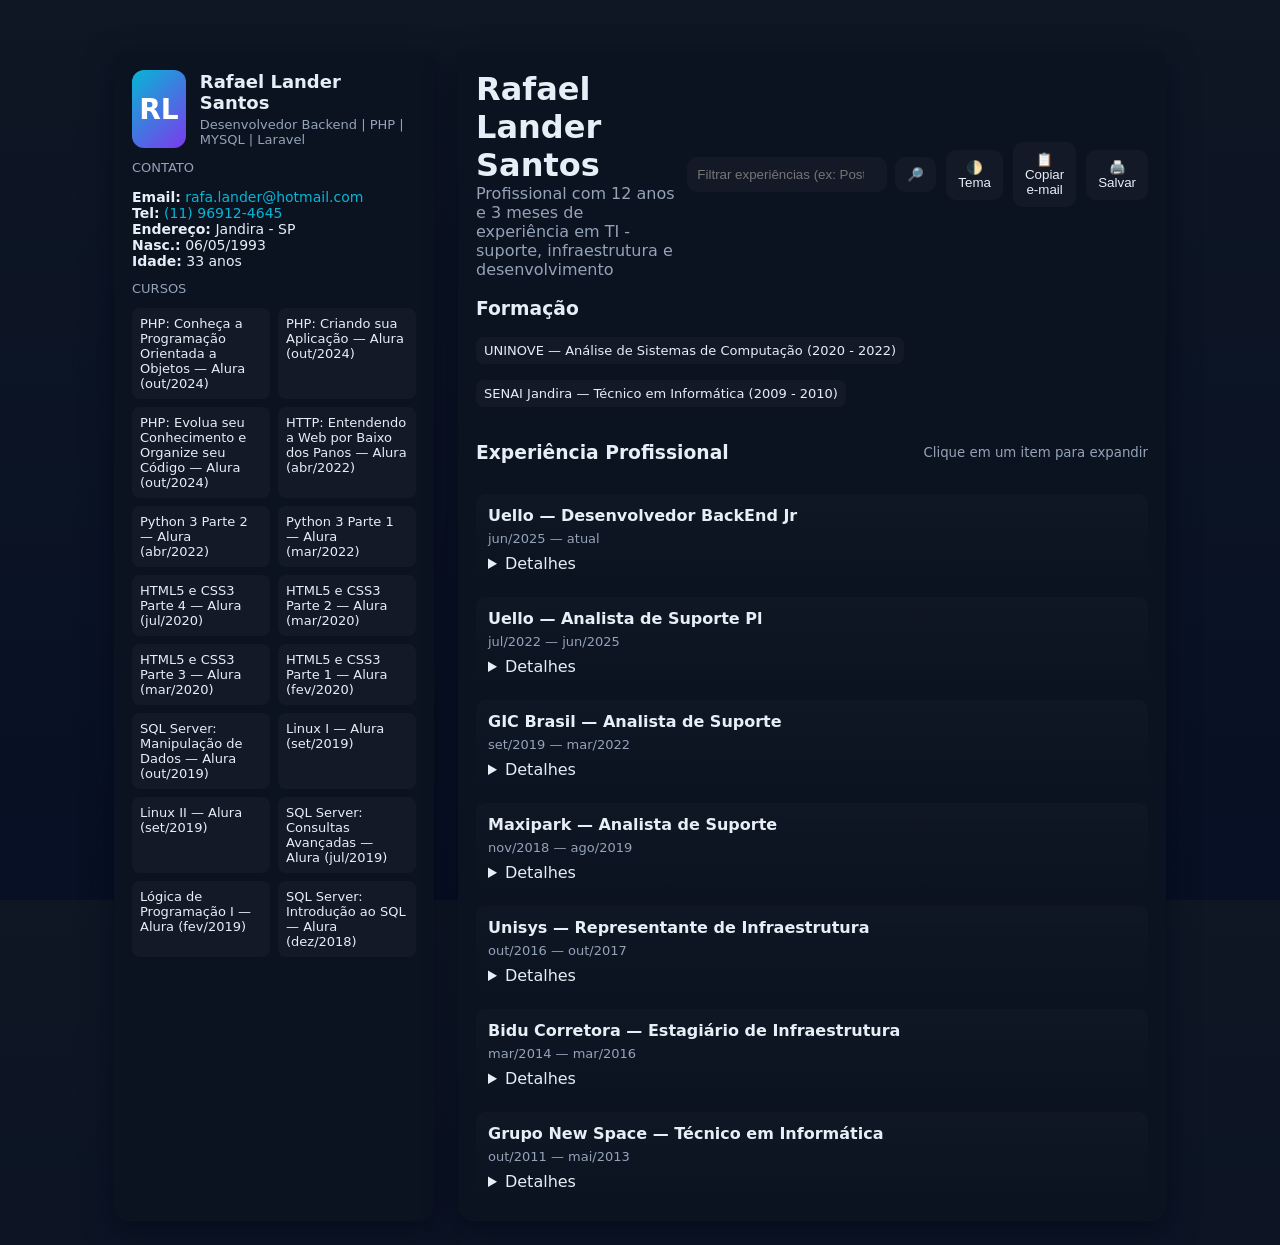
==== curriculo_rafael_lander_interativo.html @ 0af80d01 "first commit" ====
<!doctype html>
<html lang="pt-BR">
<head>
  <meta charset="utf-8" />
  <meta name="viewport" content="width=device-width,initial-scale=1" />
  <title>Rafael Lander Santos — Currículo Interativo</title>
  <style>
    :root{
      --bg:#0f1724; --card:#0b1220; --muted:#94a3b8; --accent:#06b6d4; --text:#e6eef6; --glass: rgba(255,255,255,0.03);
    }
    [data-theme="light"]{ --bg:#f6f9fc; --card:#ffffff; --muted:#475569; --accent:#0ea5b7; --text:#0f1724; --glass: rgba(15,23,42,0.04); }
    *{box-sizing:border-box}
    html,body{height:100%}
    body{font-family:Inter, ui-sans-serif, system-ui, -apple-system, 'Segoe UI', Roboto, 'Helvetica Neue'; margin:0; min-height:100vh; background:linear-gradient(180deg,var(--bg), #071024); color: var(--text);}
    .container{max-width:1100px;margin:28px auto;padding:24px;display:grid;grid-template-columns:320px 1fr;gap:24px}
    .card{background:var(--card);border-radius:14px;padding:18px;box-shadow:0 8px 30px rgba(2,6,23,0.6);backdrop-filter: blur(6px)}

    /* Sidebar */
    .profile{display:flex;gap:14px;align-items:center}
    .avatar{width:78px;height:78px;border-radius:12px;background:linear-gradient(135deg,var(--accent),#7c3aed);display:flex;align-items:center;justify-content:center;font-weight:700;font-size:28px;color:#fff}
    .name{font-size:18px;font-weight:700}
    .role{color:var(--muted);font-size:13px;margin-top:4px}
    .contact{margin-top:14px;font-size:14px}
    .contact a{color:var(--accent);text-decoration:none}
    .section-title{font-size:13px;color:var(--muted);text-transform:uppercase;margin:12px 0}
    .pill{display:inline-block;padding:6px 10px;border-radius:999px;background:var(--glass);font-size:13px;margin:6px 6px 0 0}
    .skills{display:flex;flex-direction:column;gap:8px}
    .skill{display:flex;justify-content:space-between;align-items:center}
    .bar{height:8px;background:rgba(255,255,255,0.06);border-radius:999px;flex:1;margin-left:10px;overflow:hidden}
    .bar > i{display:block;height:100%;background:linear-gradient(90deg,var(--accent), #7c3aed);}

    /* Main */
    header.main-header{display:flex;align-items:center;justify-content:space-between;gap:12px}
    .actions{display:flex;gap:10px;align-items:center}
    button{background:var(--glass);border:0;padding:10px 12px;border-radius:10px;color:inherit;cursor:pointer}

    .about{margin-top:12px;color:var(--muted);line-height:1.45}
    .timeline{display:flex;flex-direction:column;gap:12px;margin-top:12px}
    .job{background:linear-gradient(180deg, rgba(255,255,255,0.02), transparent);padding:12px;border-radius:10px}
    .job h4{margin:0 0 6px 0}
    .job .meta{font-size:13px;color:var(--muted);margin-bottom:8px}
    ul{margin:0;padding-left:18px}

    .courses{display:grid;grid-template-columns:repeat(2,1fr);gap:8px}
    .course{background:var(--glass);padding:8px;border-radius:8px;font-size:13px}

    /* Responsive */
    @media (max-width:900px){.container{grid-template-columns:1fr; padding:16px} .avatar{width:64px;height:64px}}

    /* small helpers */
    .chip{padding:6px 8px;border-radius:8px;background:rgba(255,255,255,0.03);font-size:13px}
    .search{display:flex;gap:8px;align-items:center}
    input[type="search"]{padding:10px;border-radius:10px;border:0;background:rgba(255,255,255,0.03);color:inherit;min-width:200px}
    footer.note{margin-top:14px;color:var(--muted);font-size:13px}

    /* improve link contrast in light mode */
    [data-theme="light"] a{color:var(--accent)}
  </style>
</head>
<body data-theme="dark">
  <div class="container">
    <aside class="card">
      <div class="profile">
        <div class="avatar">RL</div>
        <div>
          <div class="name">Rafael Lander Santos</div>
          <div class="role">Desenvolvedor Backend | PHP | MYSQL | Laravel</div>
        </div>
      </div>

      <div class="section-title">Contato</div>
      <div class="contact">
        <div><strong>Email:</strong> <a id="emailLink" href="mailto:rafa.lander@hotmail.com">rafa.lander@hotmail.com</a></div>
        <div><strong>Tel:</strong> <a id="phoneLink" href="https://wa.me/5511969124645" target="_blank" rel="noopener noreferrer">(11) 96912-4645</a></div>
        <div><strong>Endereço:</strong> Jandira - SP</div>
        <div class="born"><strong>Nasc.:</strong> <span id="bornValue"></span></div>
        <div class="age"><strong>Idade:</strong> <span id="ageValue"></span></div>
      </div>

      <div class="section-title">Cursos</div>
      <div class="courses">
        <div class="course">PHP: Conheça a Programação Orientada a Objetos — Alura (out/2024)</div>
        <div class="course">PHP: Criando sua Aplicação — Alura (out/2024)</div>
        <div class="course">PHP: Evolua seu Conhecimento e Organize seu Código — Alura (out/2024)</div>
        <div class="course">HTTP: Entendendo a Web por Baixo dos Panos — Alura (abr/2022)</div>
        <div class="course">Python 3 Parte 2 — Alura (abr/2022)</div>
        <div class="course">Python 3 Parte 1 — Alura (mar/2022)</div>
        <div class="course">HTML5 e CSS3 Parte 4 — Alura (jul/2020)</div>
        <div class="course">HTML5 e CSS3 Parte 2 — Alura (mar/2020)</div>
        <div class="course">HTML5 e CSS3 Parte 3 — Alura (mar/2020)</div>
        <div class="course">HTML5 e CSS3 Parte 1 — Alura (fev/2020)</div>
        <div class="course">SQL Server: Manipulação de Dados — Alura (out/2019)</div>
        <div class="course">Linux I — Alura (set/2019)</div>
        <div class="course">Linux II — Alura (set/2019)</div>
        <div class="course">SQL Server: Consultas Avançadas — Alura (jul/2019)</div>
        <div class="course">Lógica de Programação I — Alura (fev/2019)</div>
        <div class="course">SQL Server: Introdução ao SQL — Alura (dez/2018)</div>
      </div>
    </aside>

    <main class="card">
      <header class="main-header">
        <div>
          <h1 style="margin:0">Rafael Lander Santos</h1>
          <div id="experienceSummary" style="color:var(--muted)">Profissional com +8 anos de experiência em TI - suporte, infraestrutura e desenvolvimento</div>
        </div>
        <div class="actions">
          <div class="search">
            <input id="q" type="search" placeholder="Filtrar experiências (ex: Postgres, ServiceNow)" />
            <button id="searchBtn" title="Filtrar">🔎</button>
          </div>
          <button id="themeBtn" title="Alternar tema">🌓 Tema</button>
          <button id="copyBtn" title="Copiar email">📋 Copiar e‑mail</button>
          <button id="printBtn" title="Imprimir / Salvar PDF">🖨️ Salvar</button>
        </div>
      </header>
      
      <section style="margin-top:16px">
        <h3>Formação</h3>
        <div style="display:flex;gap:16px;flex-wrap:wrap;margin-top:8px">
          <div class="chip">UNINOVE — Análise de Sistemas de Computação (2020 - 2022)</div>
          <div class="chip">SENAI Jandira — Técnico em Informática (2009 - 2010)</div>
        </div>
      </section>
      
      <section style="margin-top:16px">
        <div style="display:flex;justify-content:space-between;align-items:center"><h3>Experiência Profissional</h3><small style="color:var(--muted)">Clique em um item para expandir</small></div>

        <div class="timeline" id="timeline">

          <article class="job" data-tags="uello backend php symfony linux">
            <h4>Uello — Desenvolvedor BackEnd Jr</h4>
            <div class="meta">jun/2025 — atual</div>
            <details>
              <summary>Detalhes</summary>
              <ul>
                <li>Desenvolvimento backend com foco em APIs e integração com sistemas internos.</li>
                <li>Trabalho com PHP/Symfony, banco de dados e deploys.</li>
              </ul>
            </details>
          </article>

          <article class="job" data-tags="uello suporte helpdesk ad ldap">
            <h4>Uello — Analista de Suporte Pl</h4>
            <div class="meta">jul/2022 — jun/2025</div>
            <details>
              <summary>Detalhes</summary>
              <ul>
                <li>Atendimento de 2º/3º nível, administração de contas e suporte a infraestrutura.</li>
                <li>Integração com times de desenvolvimento para resolução de bugs e deploys.</li>
              </ul>
            </details>
          </article>

          <article class="job" data-tags="gic suporte postgres oracle sqlserver linux">
            <h4>GIC Brasil — Analista de Suporte</h4>
            <div class="meta">set/2019 — mar/2022</div>
            <details>
              <summary>Detalhes</summary>
              <ul>
                <li>Suporte técnico ao sistema RUB; atendimento a clientes, instalação e reparo.</li>
                <li>Gerenciamento de banco de dados Postgres, Oracle e SQL Server.</li>
              </ul>
            </details>
          </article>

          <article class="job" data-tags="maxipark suporte sqlserver office365">
            <h4>Maxipark — Analista de Suporte</h4>
            <div class="meta">nov/2018 — ago/2019</div>
            <details>
              <summary>Detalhes</summary>
              <ul>
                <li>Suporte local e remoto às filiais; administração Office365.</li>
                <li>Inserção de dados no Protheus; administração de SQL Server.</li>
              </ul>
            </details>
          </article>

          <article class="job" data-tags="unisys infraestrutura onsite">
            <h4>Unisys — Representante de Infraestrutura</h4>
            <div class="meta">out/2016 — out/2017</div>
            <details>
              <summary>Detalhes</summary>
              <ul>
                <li>Suporte on-site, impressoras e infraestrutura de redes.</li>
              </ul>
            </details>
          </article>

          <article class="job" data-tags="bidu suporte zendesk ad dhcp gpo">
            <h4>Bidu Corretora — Estagiário de Infraestrutura</h4>
            <div class="meta">mar/2014 — mar/2016</div>
            <details>
              <summary>Detalhes</summary>
              <ul>
                <li>Atendimento de chamados (Zendesk). Administração Windows Server e AD.</li>
              </ul>
            </details>
          </article>

          <article class="job" data-tags="newspace tecnico micros impressoras">
            <h4>Grupo New Space — Técnico em Informática</h4>
            <div class="meta">out/2011 — mai/2013</div>
            <details>
              <summary>Detalhes</summary>
              <ul>
                <li>Checklist de servidores, suporte ao usuário, instalação de SOs e configuração de pacotes Office.</li>
              </ul>
            </details>
          </article>

        </div>
      </section>
    </main>
  </div>

  <script>
    document.addEventListener('DOMContentLoaded', () => {
      const root = document.body;

      // Theme toggle
      const themeBtn = document.getElementById('themeBtn');
      function toggleTheme(){
        const theme = root.getAttribute('data-theme') === 'dark' ? 'light' : 'dark';
        root.setAttribute('data-theme', theme);
        if(themeBtn) themeBtn.setAttribute('aria-pressed', theme === 'dark' ? 'false' : 'true');
      }
      if(themeBtn) themeBtn.addEventListener('click', toggleTheme);

      // Copy email
      const copyBtn = document.getElementById('copyBtn');
      const email = document.getElementById('emailLink')?.getAttribute('href')?.replace('mailto:', '') || 'rafa.lander@hotmail.com';
      if(copyBtn){
        copyBtn.addEventListener('click', async ()=>{
          try{
            await navigator.clipboard.writeText(email);
            const prev = copyBtn.innerText;
            copyBtn.innerText = '✔ Copiado';
            setTimeout(()=> copyBtn.innerText = prev, 1400);
          }catch(e){ alert('Não foi possível copiar. Use ctrl+c para copiar manualmente.'); }
        });
      }

      // Print / Save
      const printBtn = document.getElementById('printBtn');
      if(printBtn) printBtn.addEventListener('click', ()=>{ window.print(); });

      // Simple filter
      const searchBtn = document.getElementById('searchBtn');
      const qInput = document.getElementById('q');
      function filterJobs(){
        const q = qInput?.value.trim().toLowerCase();
        const jobs = document.querySelectorAll('#timeline .job');
        if(!q){ jobs.forEach(j=>j.style.display='block'); return }
        jobs.forEach(job => {
          const tags = (job.getAttribute('data-tags') || '').toLowerCase();
          const text = (job.innerText || '').toLowerCase();
          const match = tags.includes(q) || text.includes(q);
          job.style.display = match ? 'block' : 'none';
        });
      }
      if(searchBtn) searchBtn.addEventListener('click', filterJobs);
      if(qInput) qInput.addEventListener('keydown', (e)=>{ if(e.key === 'Enter') filterJobs(); });

      // Age & birth date calculation — fix for undefined variable
      const nascimento = new Date(1993, 4, 6); // mês 4 = maio
      const hoje = new Date();
      let idade = hoje.getFullYear() - nascimento.getFullYear();
      if (hoje.getMonth() < nascimento.getMonth() || (hoje.getMonth() === nascimento.getMonth() && hoje.getDate() < nascimento.getDate())) {
        idade--;
      }
      const divBorn = document.querySelector('.born');
      const divIdade = document.querySelector('.age');
      if(divIdade) divIdade.innerHTML = `<strong>Idade:</strong> ${idade} anos`;
      if(divBorn) divBorn.innerHTML = `<strong>Nasc.:</strong> ${nascimento.toLocaleDateString('pt-BR')}`;

      // Accessibility: expand details on click of job header (native <details> used)
      document.querySelectorAll('#timeline .job').forEach(job=>{ /* no-op: keep native behaviour */ });
      
      // Calcular tempo total de experiência a partir das datas das experiências
      const experiencias = [
        { inicio: '2025-06', fim: null },
        { inicio: '2022-07', fim: '2025-06' },
        { inicio: '2019-09', fim: '2022-03' },
        { inicio: '2018-11', fim: '2019-08' },
        { inicio: '2016-10', fim: '2017-10' },
        { inicio: '2014-03', fim: '2016-03' },
        { inicio: '2011-10', fim: '2013-05' }
      ];

      let totalMeses = 0;
      experiencias.forEach(exp => {
        const inicio = new Date(exp.inicio + '-01');
        const fim = exp.fim ? new Date(exp.fim + '-01') : hoje;
        let meses = (fim.getFullYear() - inicio.getFullYear()) * 12 + (fim.getMonth() - inicio.getMonth());
        if (meses < 0) meses = 0;
        totalMeses += meses;
      });

      const anos = Math.floor(totalMeses / 12);
      const meses = totalMeses % 12;
      const tempoTexto = meses > 0 ? `${anos} anos e ${meses} meses` : `${anos} anos`;

      document.getElementById('experienceSummary').textContent = `Profissional com ${tempoTexto} de experiência em TI - suporte, infraestrutura e desenvolvimento`;
    });
  </script>
</body>
</html>
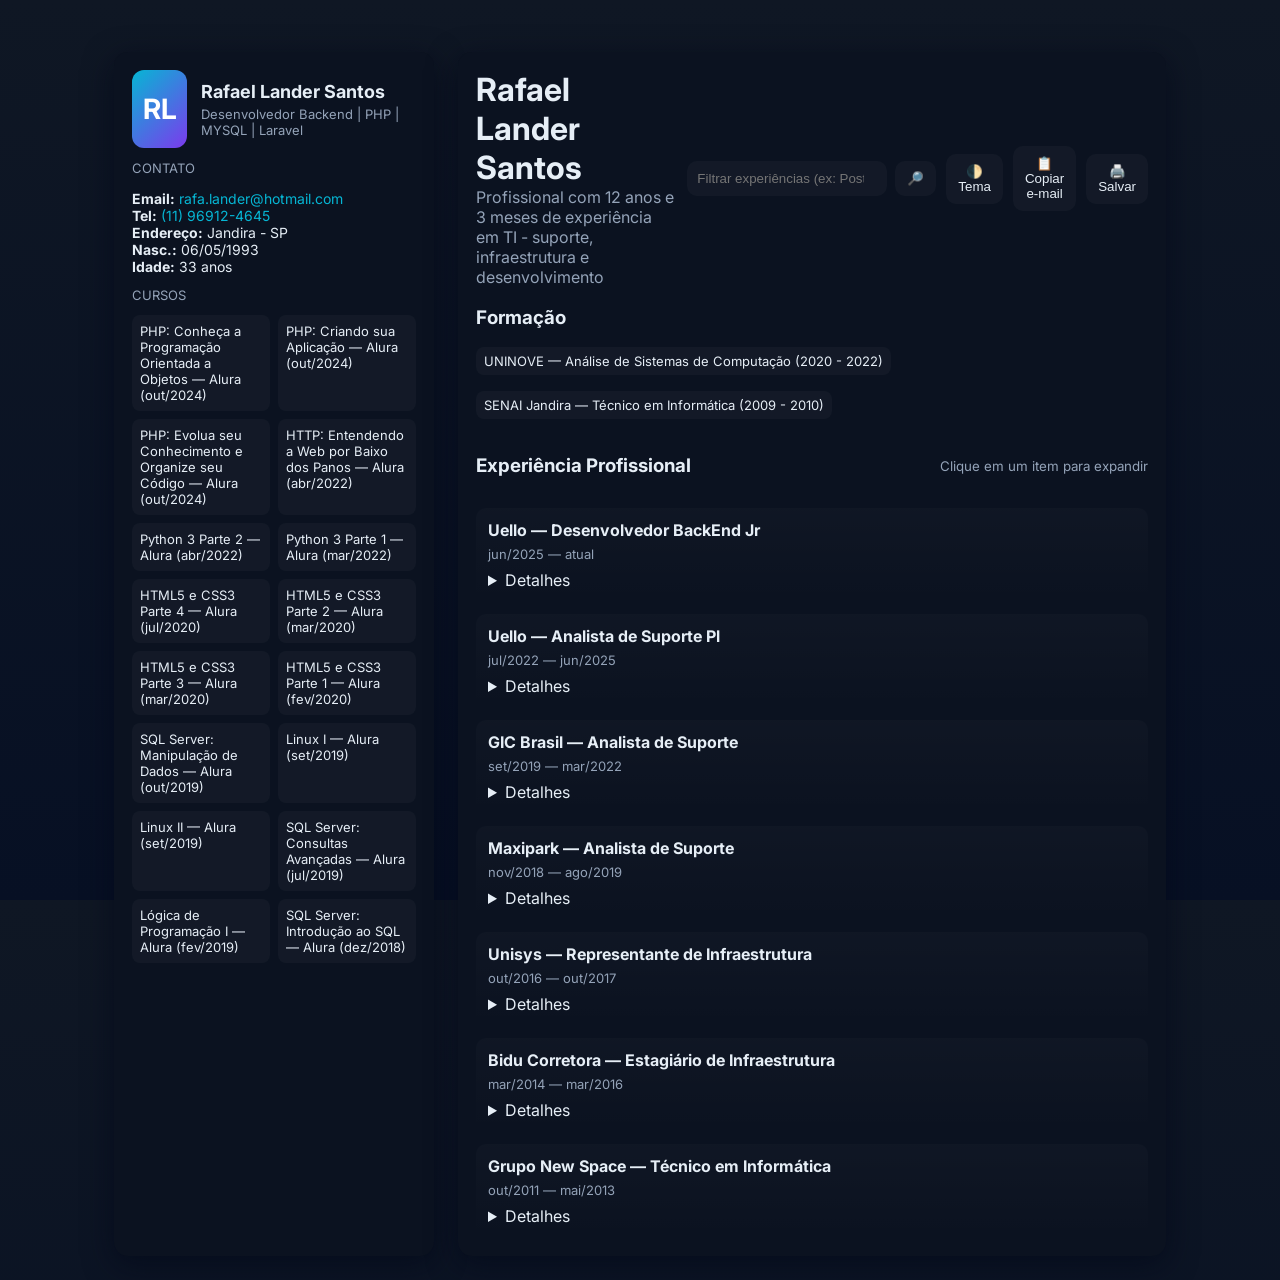
==== commit 196eb85b: "feat(#2): Move todo css inline para um arquivo style.css" ====
--- a/curriculo_rafael_lander_interativo.html
+++ b/curriculo_rafael_lander_interativo.html
@@ -4,58 +4,7 @@
   <meta charset="utf-8" />
   <meta name="viewport" content="width=device-width,initial-scale=1" />
   <title>Rafael Lander Santos — Currículo Interativo</title>
-  <style>
-    :root{
-      --bg:#0f1724; --card:#0b1220; --muted:#94a3b8; --accent:#06b6d4; --text:#e6eef6; --glass: rgba(255,255,255,0.03);
-    }
-    [data-theme="light"]{ --bg:#f6f9fc; --card:#ffffff; --muted:#475569; --accent:#0ea5b7; --text:#0f1724; --glass: rgba(15,23,42,0.04); }
-    *{box-sizing:border-box}
-    html,body{height:100%}
-    body{font-family:Inter, ui-sans-serif, system-ui, -apple-system, 'Segoe UI', Roboto, 'Helvetica Neue'; margin:0; min-height:100vh; background:linear-gradient(180deg,var(--bg), #071024); color: var(--text);}
-    .container{max-width:1100px;margin:28px auto;padding:24px;display:grid;grid-template-columns:320px 1fr;gap:24px}
-    .card{background:var(--card);border-radius:14px;padding:18px;box-shadow:0 8px 30px rgba(2,6,23,0.6);backdrop-filter: blur(6px)}
-
-    /* Sidebar */
-    .profile{display:flex;gap:14px;align-items:center}
-    .avatar{width:78px;height:78px;border-radius:12px;background:linear-gradient(135deg,var(--accent),#7c3aed);display:flex;align-items:center;justify-content:center;font-weight:700;font-size:28px;color:#fff}
-    .name{font-size:18px;font-weight:700}
-    .role{color:var(--muted);font-size:13px;margin-top:4px}
-    .contact{margin-top:14px;font-size:14px}
-    .contact a{color:var(--accent);text-decoration:none}
-    .section-title{font-size:13px;color:var(--muted);text-transform:uppercase;margin:12px 0}
-    .pill{display:inline-block;padding:6px 10px;border-radius:999px;background:var(--glass);font-size:13px;margin:6px 6px 0 0}
-    .skills{display:flex;flex-direction:column;gap:8px}
-    .skill{display:flex;justify-content:space-between;align-items:center}
-    .bar{height:8px;background:rgba(255,255,255,0.06);border-radius:999px;flex:1;margin-left:10px;overflow:hidden}
-    .bar > i{display:block;height:100%;background:linear-gradient(90deg,var(--accent), #7c3aed);}
-
-    /* Main */
-    header.main-header{display:flex;align-items:center;justify-content:space-between;gap:12px}
-    .actions{display:flex;gap:10px;align-items:center}
-    button{background:var(--glass);border:0;padding:10px 12px;border-radius:10px;color:inherit;cursor:pointer}
-
-    .about{margin-top:12px;color:var(--muted);line-height:1.45}
-    .timeline{display:flex;flex-direction:column;gap:12px;margin-top:12px}
-    .job{background:linear-gradient(180deg, rgba(255,255,255,0.02), transparent);padding:12px;border-radius:10px}
-    .job h4{margin:0 0 6px 0}
-    .job .meta{font-size:13px;color:var(--muted);margin-bottom:8px}
-    ul{margin:0;padding-left:18px}
-
-    .courses{display:grid;grid-template-columns:repeat(2,1fr);gap:8px}
-    .course{background:var(--glass);padding:8px;border-radius:8px;font-size:13px}
-
-    /* Responsive */
-    @media (max-width:900px){.container{grid-template-columns:1fr; padding:16px} .avatar{width:64px;height:64px}}
-
-    /* small helpers */
-    .chip{padding:6px 8px;border-radius:8px;background:rgba(255,255,255,0.03);font-size:13px}
-    .search{display:flex;gap:8px;align-items:center}
-    input[type="search"]{padding:10px;border-radius:10px;border:0;background:rgba(255,255,255,0.03);color:inherit;min-width:200px}
-    footer.note{margin-top:14px;color:var(--muted);font-size:13px}
-
-    /* improve link contrast in light mode */
-    [data-theme="light"] a{color:var(--accent)}
-  </style>
+<link rel="stylesheet" href="style.css">
 </head>
 <body data-theme="dark">
   <div class="container">
--- a/style.css
+++ b/style.css
@@ -0,0 +1,224 @@
+@import url('https://fonts.googleapis.com/css2?family=Inter:wght@300;400;500;600;700&display=swap');
+  :root {
+    --bg: #0f1724;
+    --card: #0b1220;
+    --muted: #94a3b8;
+    --accent: #06b6d4;
+    --text: #e6eef6;
+    --glass: rgba(255, 255, 255, 0.03);
+  }
+  [data-theme="light"] {
+    --bg: #f6f9fc;
+    --card: #ffffff;
+    --muted: #475569;
+    --accent: #0ea5b7;
+    --text: #0f1724;
+    --glass: rgba(15, 23, 42, 0.04);
+  }
+  * {
+    box-sizing: border-box;
+  }
+  html,
+  body {
+    height: 100%;
+  }
+  body {
+    font-family: Inter, ui-sans-serif, system-ui, -apple-system, "Segoe UI", Roboto, "Helvetica Neue";
+    margin: 0;
+    min-height: 100vh;
+    background: linear-gradient(180deg, var(--bg), #071024);
+    color: var(--text);
+  }
+  .container {
+    max-width: 1100px;
+    margin: 28px auto;
+    padding: 24px;
+    display: grid;
+    grid-template-columns: 320px 1fr;
+    gap: 24px;
+  }
+  .card {
+    background: var(--card);
+    border-radius: 14px;
+    padding: 18px;
+    box-shadow: 0 8px 30px rgba(2, 6, 23, 0.6);
+    backdrop-filter: blur(6px);
+  }
+
+  /* Sidebar */
+  .profile {
+    display: flex;
+    gap: 14px;
+    align-items: center;
+  }
+  .avatar {
+    width: 78px;
+    height: 78px;
+    border-radius: 12px;
+    background: linear-gradient(135deg, var(--accent), #7c3aed);
+    display: flex;
+    align-items: center;
+    justify-content: center;
+    font-weight: 700;
+    font-size: 28px;
+    color: #fff;
+  }
+  .name {
+    font-size: 18px;
+    font-weight: 700;
+  }
+  .role {
+    color: var(--muted);
+    font-size: 13px;
+    margin-top: 4px;
+  }
+  .contact {
+    margin-top: 14px;
+    font-size: 14px;
+  }
+  .contact a {
+    color: var(--accent);
+    text-decoration: none;
+  }
+  .section-title {
+    font-size: 13px;
+    color: var(--muted);
+    text-transform: uppercase;
+    margin: 12px 0;
+  }
+  .pill {
+    display: inline-block;
+    padding: 6px 10px;
+    border-radius: 999px;
+    background: var(--glass);
+    font-size: 13px;
+    margin: 6px 6px 0 0;
+  }
+  .skills {
+    display: flex;
+    flex-direction: column;
+    gap: 8px;
+  }
+  .skill {
+    display: flex;
+    justify-content: space-between;
+    align-items: center;
+  }
+  .bar {
+    height: 8px;
+    background: rgba(255, 255, 255, 0.06);
+    border-radius: 999px;
+    flex: 1;
+    margin-left: 10px;
+    overflow: hidden;
+  }
+  .bar > i {
+    display: block;
+    height: 100%;
+    background: linear-gradient(90deg, var(--accent), #7c3aed);
+  }
+
+  /* Main */
+  header.main-header {
+    display: flex;
+    align-items: center;
+    justify-content: space-between;
+    gap: 12px;
+  }
+  .actions {
+    display: flex;
+    gap: 10px;
+    align-items: center;
+  }
+  button {
+    background: var(--glass);
+    border: 0;
+    padding: 10px 12px;
+    border-radius: 10px;
+    color: inherit;
+    cursor: pointer;
+  }
+
+  .about {
+    margin-top: 12px;
+    color: var(--muted);
+    line-height: 1.45;
+  }
+  .timeline {
+    display: flex;
+    flex-direction: column;
+    gap: 12px;
+    margin-top: 12px;
+  }
+  .job {
+    background: linear-gradient(180deg, rgba(255, 255, 255, 0.02), transparent);
+    padding: 12px;
+    border-radius: 10px;
+  }
+  .job h4 {
+    margin: 0 0 6px 0;
+  }
+  .job .meta {
+    font-size: 13px;
+    color: var(--muted);
+    margin-bottom: 8px;
+  }
+  ul {
+    margin: 0;
+    padding-left: 18px;
+  }
+
+  .courses {
+    display: grid;
+    grid-template-columns: repeat(2, 1fr);
+    gap: 8px;
+  }
+  .course {
+    background: var(--glass);
+    padding: 8px;
+    border-radius: 8px;
+    font-size: 13px;
+  }
+
+  /* Responsive */
+  @media (max-width: 900px) {
+    .container {
+      grid-template-columns: 1fr;
+      padding: 16px;
+    }
+    .avatar {
+      width: 64px;
+      height: 64px;
+    }
+  }
+
+  /* small helpers */
+  .chip {
+    padding: 6px 8px;
+    border-radius: 8px;
+    background: rgba(255, 255, 255, 0.03);
+    font-size: 13px;
+  }
+  .search {
+    display: flex;
+    gap: 8px;
+    align-items: center;
+  }
+  input[type="search"] {
+    padding: 10px;
+    border-radius: 10px;
+    border: 0;
+    background: rgba(255, 255, 255, 0.03);
+    color: inherit;
+    min-width: 200px;
+  }
+  footer.note {
+    margin-top: 14px;
+    color: var(--muted);
+    font-size: 13px;
+  }
+
+  /* improve link contrast in light mode */
+  [data-theme="light"] a {
+    color: var(--accent);
+  }
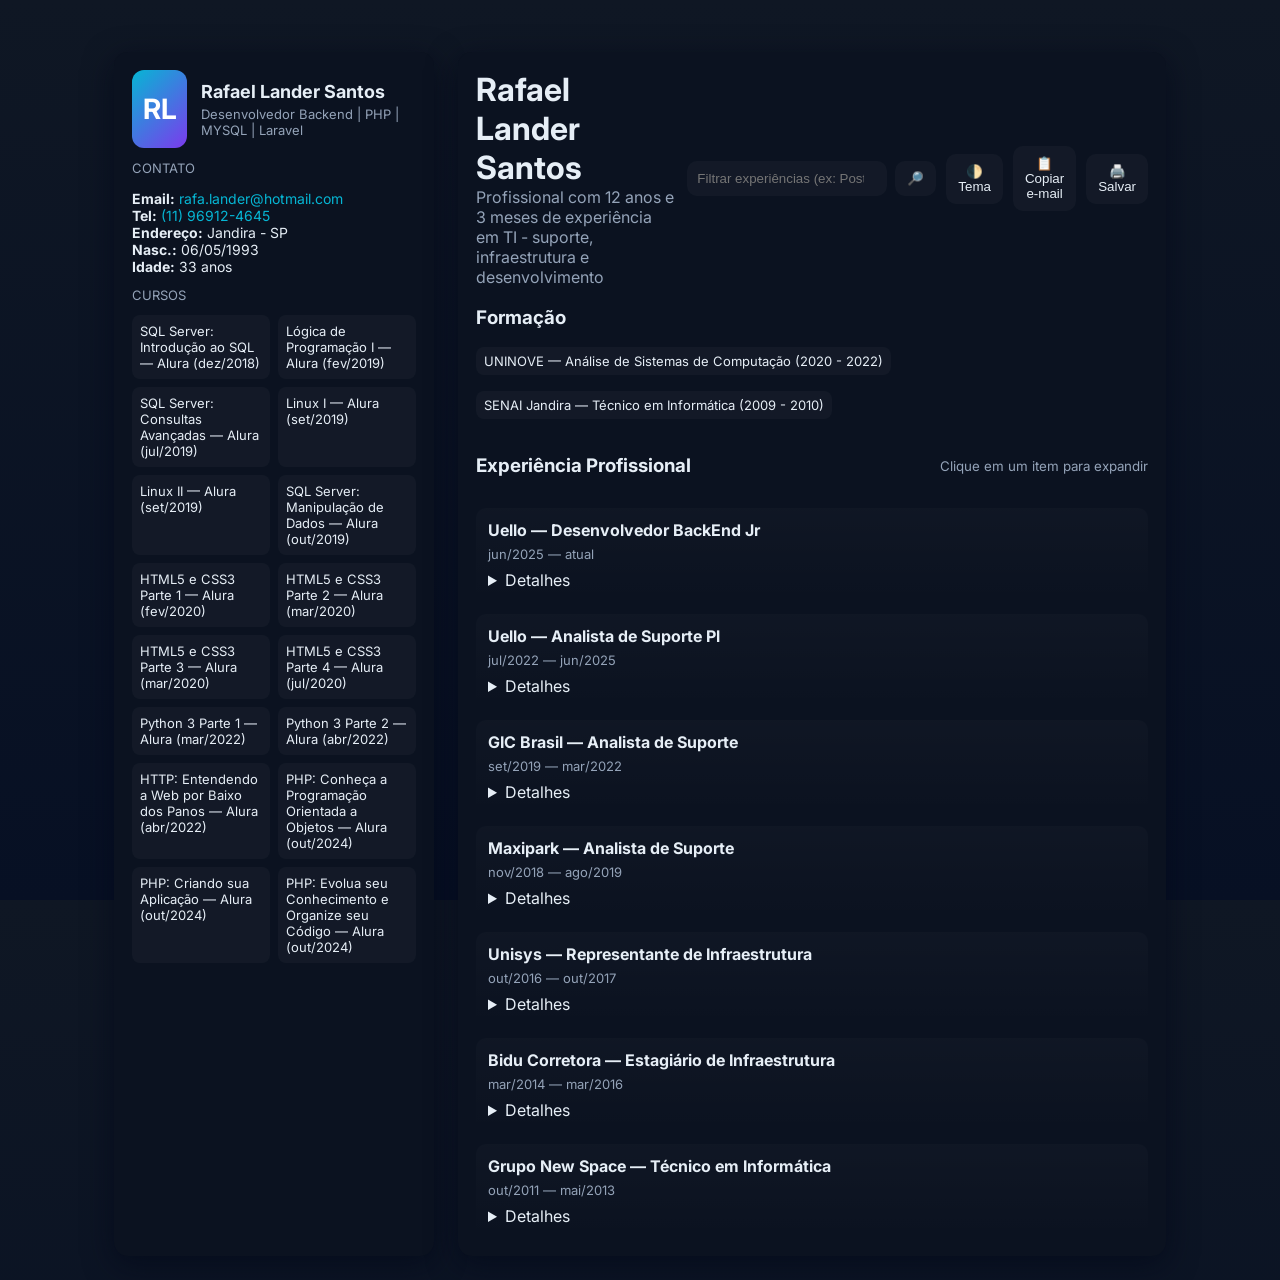
==== commit 36b79983: "feat(#1):Ordena cursos conforme termino em ordem crescente" ====
--- a/curriculo_rafael_lander_interativo.html
+++ b/curriculo_rafael_lander_interativo.html
@@ -28,22 +28,22 @@
 
       <div class="section-title">Cursos</div>
       <div class="courses">
-        <div class="course">PHP: Conheça a Programação Orientada a Objetos — Alura (out/2024)</div>
-        <div class="course">PHP: Criando sua Aplicação — Alura (out/2024)</div>
-        <div class="course">PHP: Evolua seu Conhecimento e Organize seu Código — Alura (out/2024)</div>
-        <div class="course">HTTP: Entendendo a Web por Baixo dos Panos — Alura (abr/2022)</div>
-        <div class="course">Python 3 Parte 2 — Alura (abr/2022)</div>
-        <div class="course">Python 3 Parte 1 — Alura (mar/2022)</div>
-        <div class="course">HTML5 e CSS3 Parte 4 — Alura (jul/2020)</div>
-        <div class="course">HTML5 e CSS3 Parte 2 — Alura (mar/2020)</div>
-        <div class="course">HTML5 e CSS3 Parte 3 — Alura (mar/2020)</div>
-        <div class="course">HTML5 e CSS3 Parte 1 — Alura (fev/2020)</div>
-        <div class="course">SQL Server: Manipulação de Dados — Alura (out/2019)</div>
-        <div class="course">Linux I — Alura (set/2019)</div>
-        <div class="course">Linux II — Alura (set/2019)</div>
-        <div class="course">SQL Server: Consultas Avançadas — Alura (jul/2019)</div>
-        <div class="course">Lógica de Programação I — Alura (fev/2019)</div>
-        <div class="course">SQL Server: Introdução ao SQL — Alura (dez/2018)</div>
+        <div class="course" data-order="2018-12">SQL Server: Introdução ao SQL — Alura (dez/2018)</div>
+        <div class="course" data-order="2019-02">Lógica de Programação I — Alura (fev/2019)</div>
+        <div class="course" data-order="2019-07">SQL Server: Consultas Avançadas — Alura (jul/2019)</div>
+        <div class="course" data-order="2019-09">Linux I — Alura (set/2019)</div>
+        <div class="course" data-order="2019-09">Linux II — Alura (set/2019)</div>
+        <div class="course" data-order="2019-10">SQL Server: Manipulação de Dados — Alura (out/2019)</div>
+        <div class="course" data-order="2020-02">HTML5 e CSS3 Parte 1 — Alura (fev/2020)</div>
+        <div class="course" data-order="2020-03">HTML5 e CSS3 Parte 2 — Alura (mar/2020)</div>
+        <div class="course" data-order="2020-03">HTML5 e CSS3 Parte 3 — Alura (mar/2020)</div>
+        <div class="course" data-order="2020-07">HTML5 e CSS3 Parte 4 — Alura (jul/2020)</div>
+        <div class="course" data-order="2022-03">Python 3 Parte 1 — Alura (mar/2022)</div>
+        <div class="course" data-order="2022-04">Python 3 Parte 2 — Alura (abr/2022)</div>
+        <div class="course" data-order="2022-04">HTTP: Entendendo a Web por Baixo dos Panos — Alura (abr/2022)</div>
+        <div class="course" data-order="2024-10">PHP: Conheça a Programação Orientada a Objetos — Alura (out/2024)</div>
+        <div class="course" data-order="2024-10">PHP: Criando sua Aplicação — Alura (out/2024)</div>
+        <div class="course" data-order="2024-10">PHP: Evolua seu Conhecimento e Organize seu Código — Alura (out/2024)</div>
       </div>
     </aside>
 
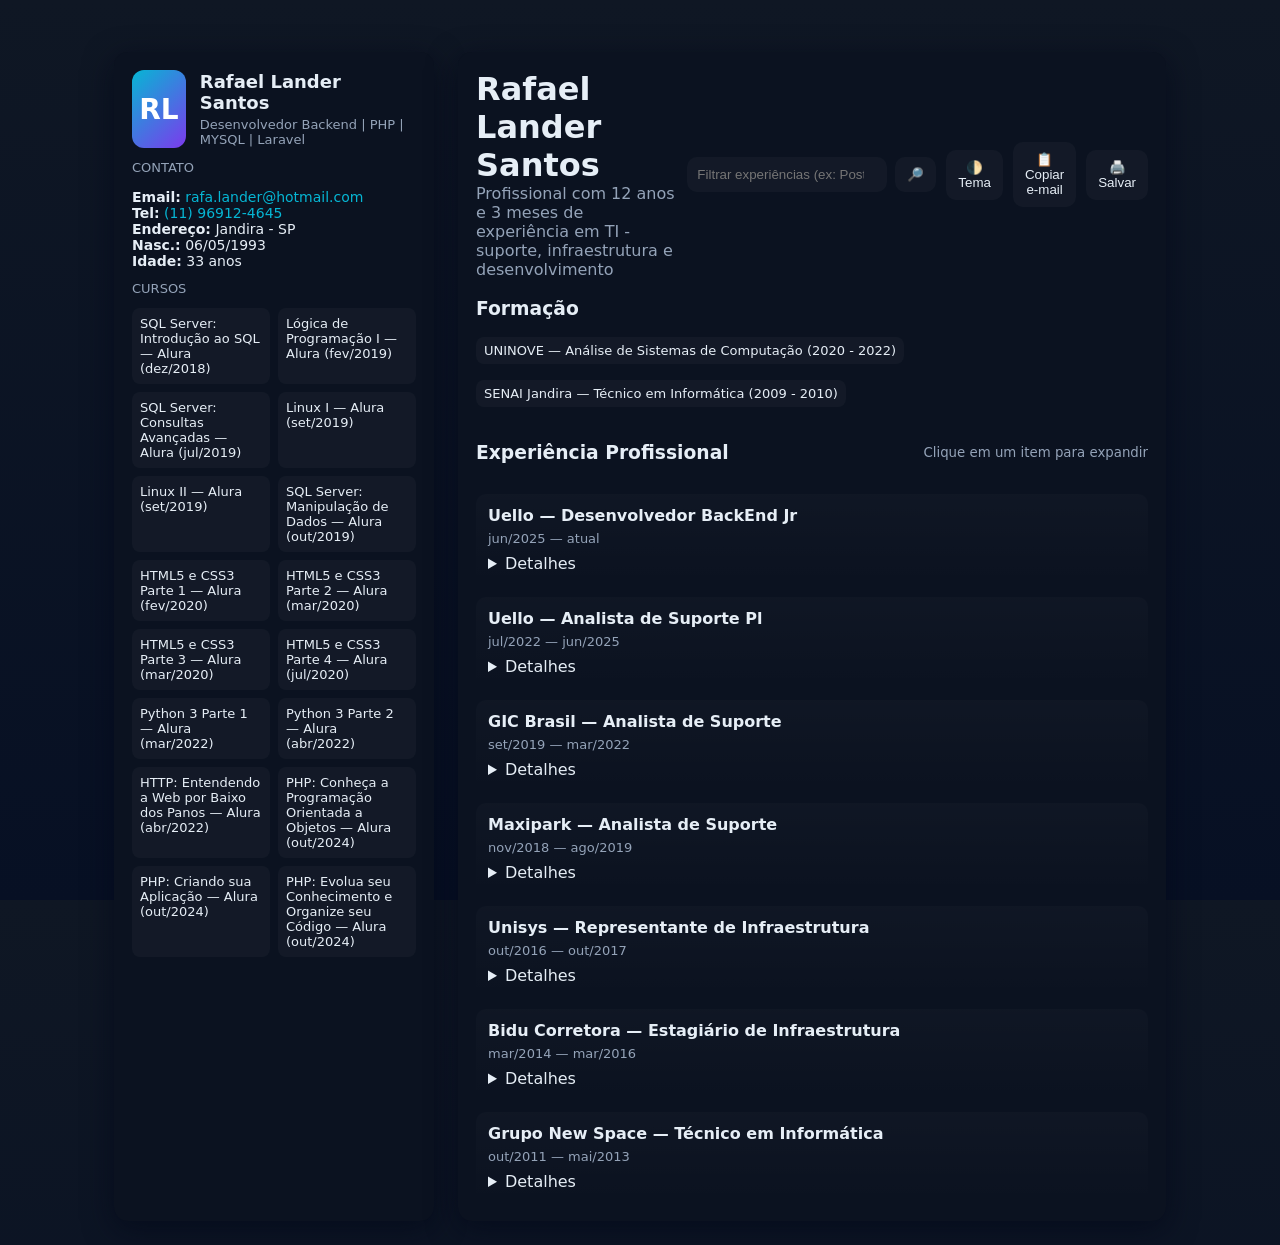
==== commit eed586ec: "bugfix(#5): Ajusta formatacao do curriculo no momento de salvar ou imprimir" ====
--- a/curriculo_rafael_lander_interativo.html
+++ b/curriculo_rafael_lander_interativo.html
@@ -4,7 +4,7 @@
   <meta charset="utf-8" />
   <meta name="viewport" content="width=device-width,initial-scale=1" />
   <title>Rafael Lander Santos — Currículo Interativo</title>
-<link rel="stylesheet" href="style.css">
+  <link rel="stylesheet" href="style.css">
 </head>
 <body data-theme="dark">
   <div class="container">
@@ -73,7 +73,7 @@
       </section>
       
       <section style="margin-top:16px">
-        <div style="display:flex;justify-content:space-between;align-items:center"><h3>Experiência Profissional</h3><small style="color:var(--muted)">Clique em um item para expandir</small></div>
+        <div style="display:flex;justify-content:space-between;align-items:center"><h3>Experiência Profissional</h3><small class="print-hide" style="color:var(--muted)">Clique em um item para expandir</small></div>
 
         <div class="timeline" id="timeline">
 
@@ -192,8 +192,17 @@
 
       // Print / Save
       const printBtn = document.getElementById('printBtn');
-      if(printBtn) printBtn.addEventListener('click', ()=>{ window.print(); });
-
+      if(printBtn) printBtn.addEventListener('click', ()=>{
+        // Expande todos os <details> antes de imprimir e volta ao estado original depois
+        const details = Array.from(document.querySelectorAll('details'));
+        const wasOpen = details.map(d => d.open);
+        details.forEach(d => d.open = true);
+        window.print();
+        // Após um pequeno delay, restaura o estado original
+        setTimeout(() => {
+          details.forEach((d, i) => d.open = wasOpen[i]);
+        }, 1000);
+      });
       // Simple filter
       const searchBtn = document.getElementById('searchBtn');
       const qInput = document.getElementById('q');
@@ -255,3 +264,4 @@
   </script>
 </body>
 </html>
+
--- a/style.css
+++ b/style.css
@@ -1,3 +1,146 @@
+@media print {
+  .print-hide {
+    display: none !important;
+  }
+}
+@media print {
+  /* Oculta o texto de dica de expandir na impressão */
+  .print-hide, .timeline-tip, small[style*="Clique em um item"] {
+    display: none !important;
+  }
+}
+@media print {
+  html, body {
+    background: #fff !important;
+    color: #222 !important;
+    font-size: 12pt;
+    -webkit-print-color-adjust: exact;
+    print-color-adjust: exact;
+  }
+  .container {
+    display: block !important;
+    max-width: 100% !important;
+    margin: 0 !important;
+    padding: 0 !important;
+    box-shadow: none !important;
+    background: none !important;
+  }
+  aside.card, main.card {
+    width: 100% !important;
+    float: none !important;
+    margin: 0 0 24px 0 !important;
+    box-sizing: border-box !important;
+    background: none !important;
+    box-shadow: none !important;
+    border-radius: 0 !important;
+    padding: 0 !important;
+    color: #222 !important;
+  }
+  .profile {
+    gap: 10px !important;
+    align-items: flex-start !important;
+    margin-bottom: 12px !important;
+  }
+  .avatar {
+    width: 60px !important;
+    height: 60px !important;
+    font-size: 22px !important;
+    background: #eee !important;
+    color: #222 !important;
+    box-shadow: none !important;
+  }
+  .chip, .pill, .course {
+    background: #f3f3f3 !important;
+    color: #222 !important;
+    border-radius: 4px !important;
+    box-shadow: none !important;
+    margin-bottom: 4px !important;
+  }
+  .timeline {
+    gap: 8px !important;
+    margin-top: 10px !important;
+  }
+  .job {
+    background: none !important;
+    box-shadow: none !important;
+    color: #222 !important;
+    border-radius: 0 !important;
+    padding: 8px 0 !important;
+    page-break-inside: avoid !important;
+    margin-bottom: 8px !important;
+  }
+  .job h4 {
+    font-size: 1.1em !important;
+    margin-bottom: 2px !important;
+  }
+  .job .meta {
+    font-size: 0.95em !important;
+    color: #555 !important;
+    margin-bottom: 4px !important;
+  }
+  ul {
+    padding-left: 18px !important;
+    margin-bottom: 6px !important;
+  }
+  .section-title {
+    margin-top: 18px !important;
+    margin-bottom: 6px !important;
+    font-size: 1em !important;
+    color: #888 !important;
+    text-transform: uppercase !important;
+  }
+  .courses {
+    grid-template-columns: 1fr !important;
+    gap: 4px !important;
+    page-break-inside: avoid !important;
+  }
+  footer.note {
+    display: none !important;
+  }
+  a {
+    color: #222 !important;
+    text-decoration: underline !important;
+    word-break: break-all;
+  }
+  header.main-header {
+    display: none !important;
+  }
+  /* Reduzir margens e espaçamentos para encaixar mais conteúdo na primeira página */
+  aside.card, main.card {
+    margin-bottom: 12px !important;
+    padding: 8px 0 !important;
+  }
+  .profile {
+    margin-bottom: 6px !important;
+  }
+  .section-title {
+    margin-top: 10px !important;
+    margin-bottom: 2px !important;
+    font-size: 0.95em !important;
+  }
+  .courses {
+    gap: 2px !important;
+    margin-bottom: 6px !important;
+  }
+  .chip, .course {
+    padding: 4px 6px !important;
+    font-size: 12px !important;
+    margin-bottom: 2px !important;
+  }
+  section {
+    margin-top: 8px !important;
+    margin-bottom: 8px !important;
+    padding: 0 !important;
+  }
+  h3 {
+    margin: 6px 0 4px 0 !important;
+    font-size: 1.05em !important;
+  }
+  .contact {
+    margin-top: 6px !important;
+    font-size: 13px !important;
+  }
+}
 @import url('https://fonts.googleapis.com/css2?family=Inter:wght@300;400;500;600;700&display=swap');
   :root {
     --bg: #0f1724;
@@ -221,4 +364,159 @@
   /* improve link contrast in light mode */
   [data-theme="light"] a {
     color: var(--accent);
+  }
+@import url('https://fonts.googleapis.com/css2?family=Inter:wght@300;400;500;600;700&display=swap');
+  :root {
+    --bg: #0f1724;
+    --card: #0b1220;
+    --muted: #94a3b8;
+    --accent: #06b6d4;
+    --text: #e6eef6;
+    --glass: rgba(255, 255, 255, 0.03);
+  }
+  [data-theme="light"] {
+    --bg: #f6f9fc;
+    --card: #ffffff;
+    --muted: #475569;
+    --accent: #0ea5b7;
+    --text: #0f1724;
+    --glass: rgba(15, 23, 42, 0.04);
+  }
+  * {
+    box-sizing: border-box;
+  }
+  html,
+  body {
+    height: 100%;
+  }
+  body {
+    font-family: Inter, ui-sans-serif, system-ui, -apple-system, "Segoe UI", Roboto, "Helvetica Neue";
+    margin: 0;
+    min-height: 100vh;
+    background: linear-gradient(180deg, var(--bg), #071024);
+    color: var(--text);
+  }
+  .container {
+    max-width: 1100px;
+    margin: 28px auto;
+    padding: 24px;
+    display: grid;
+    grid-template-columns: 320px 1fr;
+    gap: 24px;
+  }
+  .card {
+    background: var(--card);
+    border-radius: 14px;
+    padding: 18px;
+    box-shadow: 0 8px 30px rgba(2, 6, 23, 0.6);
+    backdrop-filter: blur(6px);
+  }
+
+    height: 100%;
+    background: linear-gradient(90deg, var(--accent), #7c3aed);
+  }
+
+  /* Main */
+  header.main-header {
+    display: flex;
+    align-items: center;
+    justify-content: space-between;
+    gap: 12px;
+  }
+  .actions {
+    display: flex;
+    gap: 10px;
+    align-items: center;
+  }
+  button {
+    background: var(--glass);
+    border: 0;
+    padding: 10px 12px;
+    border-radius: 10px;
+    color: inherit;
+    cursor: pointer;
+  }
+
+  .about {
+    margin-top: 12px;
+    color: var(--muted);
+    line-height: 1.45;
+  }
+  .timeline {
+    display: flex;
+    flex-direction: column;
+    gap: 12px;
+    margin-top: 12px;
+  }
+  .job {
+    background: linear-gradient(180deg, rgba(255, 255, 255, 0.02), transparent);
+    padding: 12px;
+    border-radius: 10px;
+  }
+  .job h4 {
+    margin: 0 0 6px 0;
+  }
+  .job .meta {
+    font-size: 13px;
+    color: var(--muted);
+    margin-bottom: 8px;
+  }
+  ul {
+    margin: 0;
+    padding-left: 18px;
+  }
+
+  .courses {
+    display: grid;
+    grid-template-columns: repeat(2, 1fr);
+    gap: 8px;
+  }
+  .course {
+    background: var(--glass);
+    padding: 8px;
+    border-radius: 8px;
+    font-size: 13px;
+  }
+
+  /* Responsive */
+  @media (max-width: 900px) {
+    .container {
+      grid-template-columns: 1fr;
+      padding: 16px;
+    }
+    .avatar {
+      width: 64px;
+      height: 64px;
+    }
+  }
+
+  /* small helpers */
+  .chip {
+    padding: 6px 8px;
+    border-radius: 8px;
+    background: rgba(255, 255, 255, 0.03);
+    font-size: 13px;
+  }
+  .search {
+    display: flex;
+    gap: 8px;
+    align-items: center;
+  }
+  input[type="search"] {
+    padding: 10px;
+    border-radius: 10px;
+    border: 0;
+    background: rgba(255, 255, 255, 0.03);
+    color: inherit;
+    min-width: 200px;
+  }
+  footer.note {
+    margin-top: 14px;
+    color: var(--muted);
+    font-size: 13px;
+  }
+
+  /* improve link contrast in light mode */
+  [data-theme="light"] a {
+    color: var(--accent);
   }
